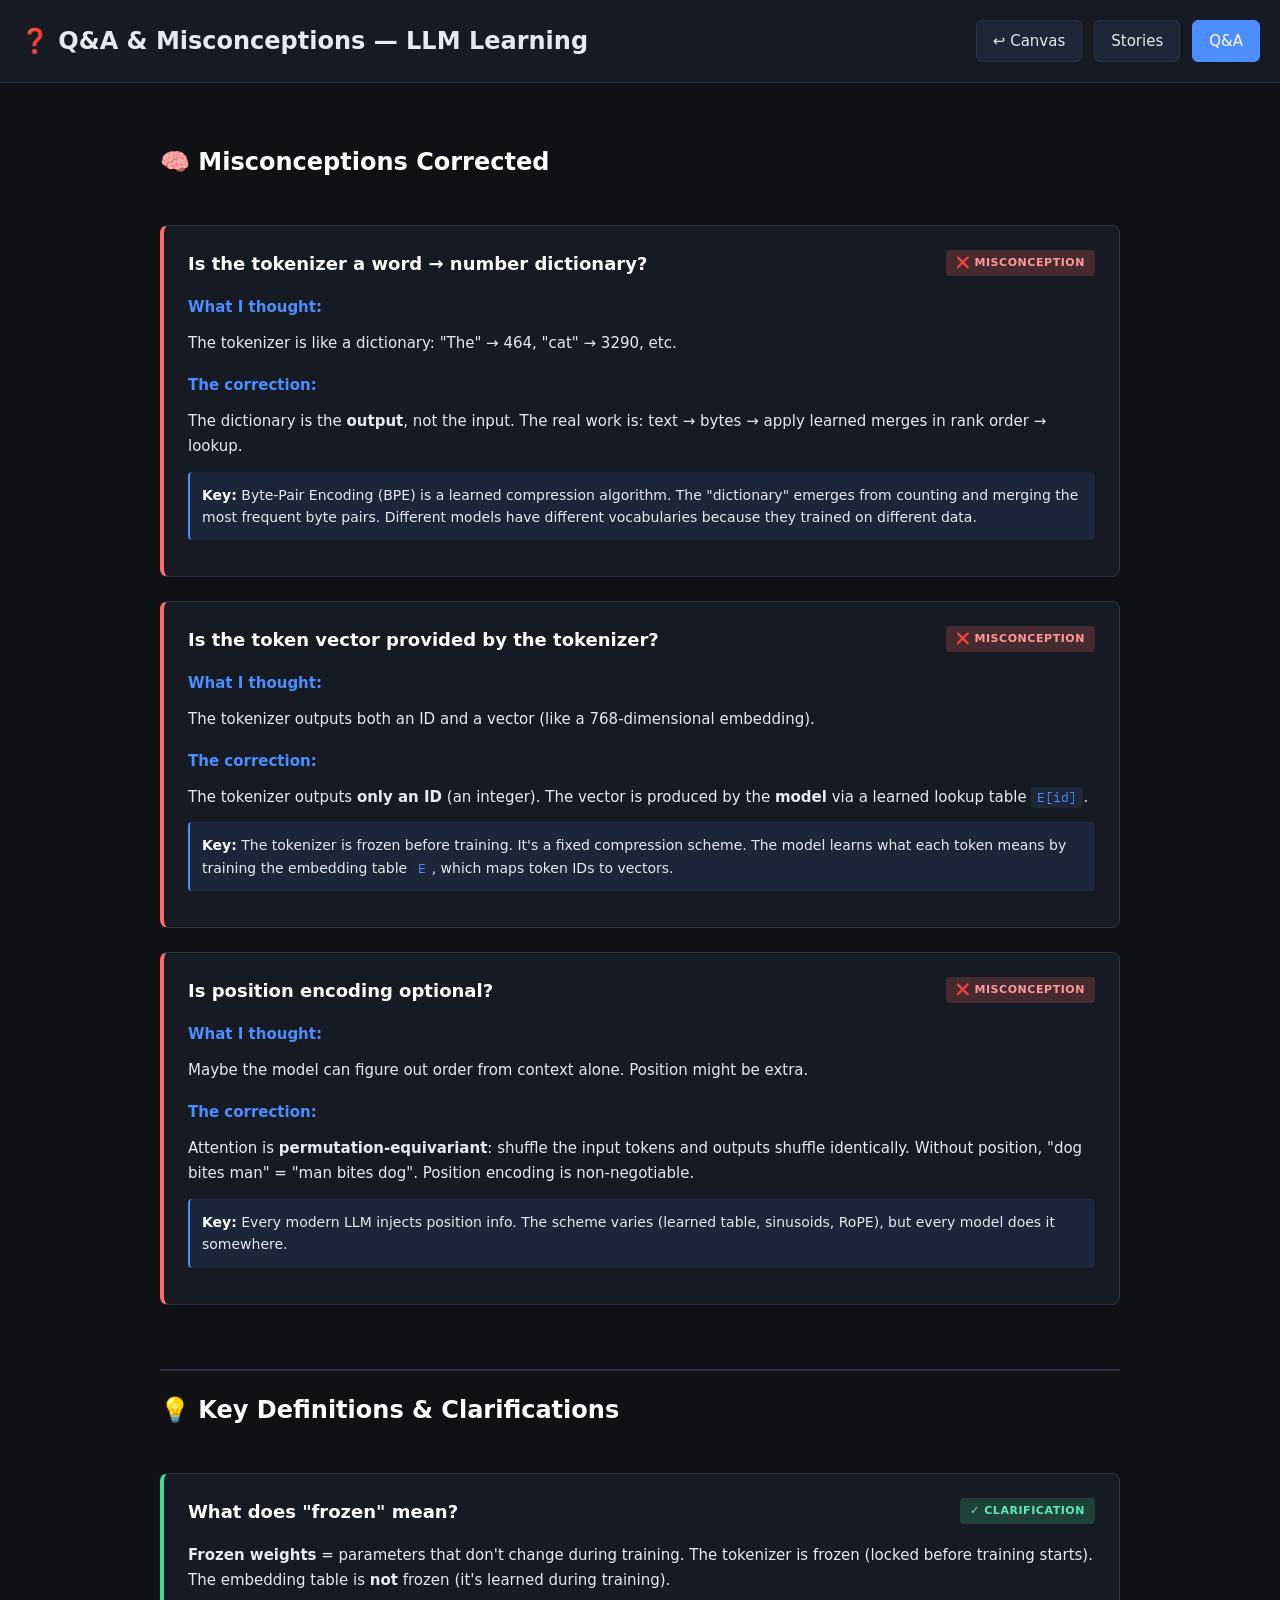
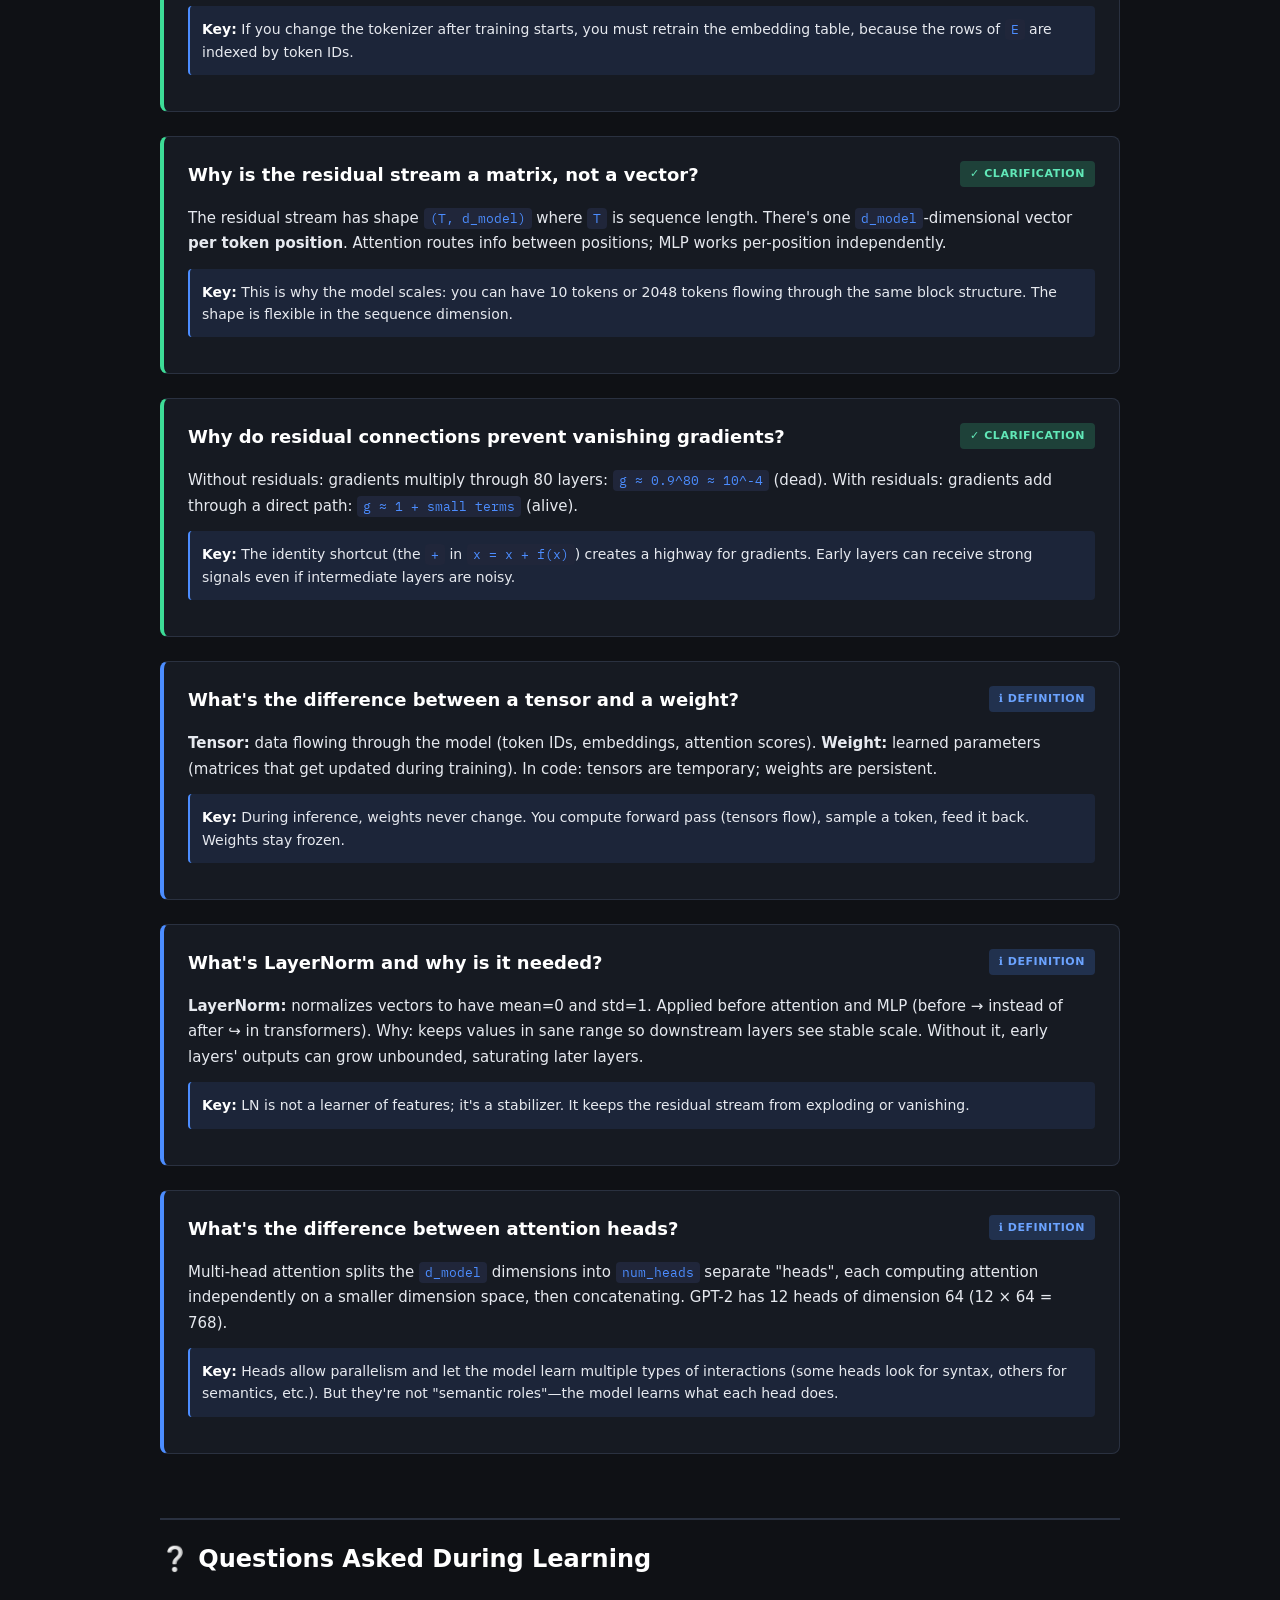
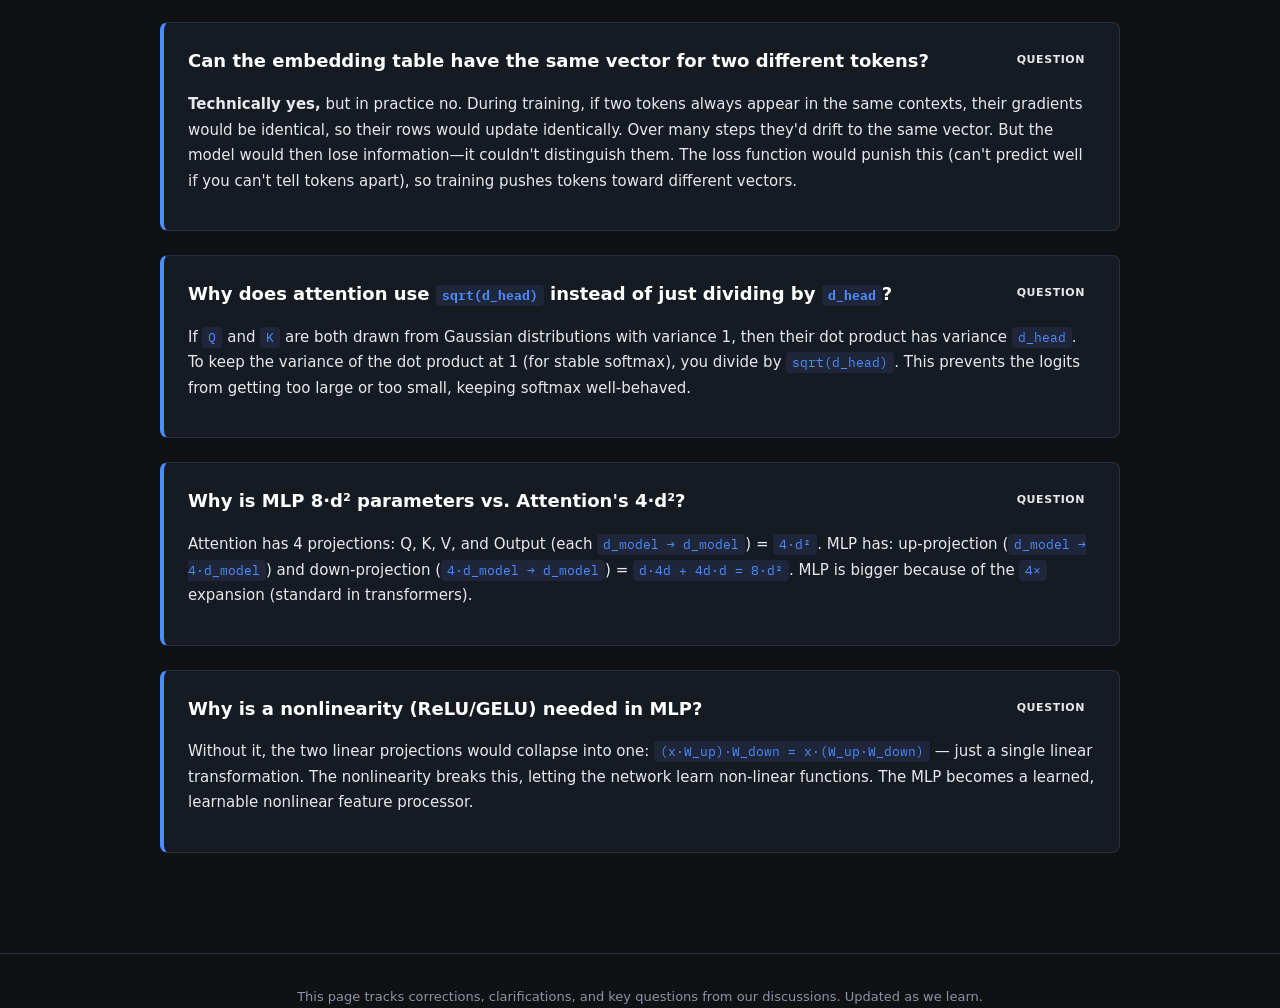
==== qa.html @ 563daf71 "Add stories.html with detailed explanations of token embedding, positional encoding, and residual st" ====
<!doctype html>
<html lang="en">
<head>
<meta charset="utf-8">
<meta name="viewport" content="width=device-width, initial-scale=1">
<title>Q&A — LLM from Scratch</title>
<link rel="preconnect" href="https://fonts.googleapis.com">
<link rel="preconnect" href="https://fonts.gstatic.com" crossorigin>
<link href="https://fonts.googleapis.com/css2?family=Syne:wght@400;600;700;800&family=IBM+Plex+Sans:wght@400;500;600&family=IBM+Plex+Mono:wght@400;500&display=swap" rel="stylesheet">
<style>
:root {
  --bg: #0f1115;
  --panel: #161a22;
  --line: #2a3140;
  --text: #e6e9ef;
  --muted: #8b94a7;
  --accent: #4c8dff;
  --error: #ff6b6b;
  --success: #3ddc97;
}

* { box-sizing: border-box; }
html, body { height: 100%; margin: 0; background: var(--bg); color: var(--text); font: 15px/1.6 system-ui, "Segoe UI", Roboto, sans-serif; }

header {
  background: var(--panel);
  border-bottom: 1px solid var(--line);
  padding: 20px;
  display: flex;
  align-items: center;
  justify-content: space-between;
  gap: 20px;
}

header h1 {
  margin: 0;
  font-size: 24px;
  font-weight: 600;
}

nav.links {
  display: flex;
  gap: 12px;
}

nav.links a {
  display: inline-block;
  padding: 8px 16px;
  background: #20263a;
  border: 1px solid var(--line);
  color: var(--text);
  text-decoration: none;
  border-radius: 6px;
  transition: all 0.2s;
}

nav.links a:hover {
  background: #2a3350;
  border-color: var(--accent);
}

nav.links a.active {
  background: var(--accent);
  border-color: var(--accent);
  color: #fff;
}

main {
  max-width: 1000px;
  margin: 0 auto;
  padding: 40px 20px;
}

.qa-grid {
  display: grid;
  gap: 24px;
}

.qa-item {
  background: var(--panel);
  border: 1px solid var(--line);
  border-left: 4px solid var(--accent);
  border-radius: 8px;
  padding: 24px;
}

.qa-item.misconception {
  border-left-color: var(--error);
}

.qa-item.misconception .tag {
  background: rgba(255, 107, 107, 0.2);
  color: #ff9999;
}

.qa-item.clarification {
  border-left-color: var(--success);
}

.qa-item.clarification .tag {
  background: rgba(61, 220, 151, 0.2);
  color: #61e8b8;
}

.qa-item.definition {
  border-left-color: var(--accent);
}

.qa-item.definition .tag {
  background: rgba(76, 141, 255, 0.2);
  color: #6ba3ff;
}

.qa-head {
  display: flex;
  align-items: flex-start;
  gap: 12px;
  margin-bottom: 16px;
}

.tag {
  display: inline-block;
  padding: 4px 10px;
  border-radius: 4px;
  font-size: 11px;
  font-weight: 600;
  text-transform: uppercase;
  letter-spacing: 0.05em;
  white-space: nowrap;
}

.qa-item h3 {
  margin: 0;
  font-size: 18px;
  color: #fff;
  flex: 1;
}

.qa-question {
  color: var(--accent);
  font-weight: 600;
  margin: 16px 0 12px 0;
  font-size: 15px;
}

.qa-answer {
  color: var(--text);
  margin: 0 0 12px 0;
  line-height: 1.7;
}

.qa-key {
  background: rgba(76, 141, 255, 0.1);
  border-left: 2px solid var(--accent);
  padding: 12px;
  margin: 12px 0;
  border-radius: 4px;
  font-size: 14px;
}

.qa-key strong {
  color: #fff;
}

code {
  background: #20263a;
  padding: 2px 6px;
  border-radius: 4px;
  font-family: "IBM Plex Mono", monospace;
  font-size: 13px;
  color: #4c8dff;
}

.category-title {
  font-size: 24px;
  font-weight: 600;
  margin: 40px 0 20px 0;
  padding-top: 20px;
  border-top: 2px solid var(--line);
  color: #fff;
}

.category-title:first-child {
  margin-top: 0;
  border-top: none;
}

footer {
  border-top: 1px solid var(--line);
  margin-top: 60px;
  padding-top: 20px;
  text-align: center;
  color: var(--muted);
  font-size: 13px;
}
</style>
</head>
<body>

<header>
  <h1>❓ Q&A & Misconceptions — LLM Learning</h1>
  <nav class="links">
    <a href="index.html">↩ Canvas</a>
    <a href="stories.html">Stories</a>
    <a href="qa.html" class="active">Q&A</a>
  </nav>
</header>

<main>
  <div class="qa-grid">

    <h2 class="category-title">🧠 Misconceptions Corrected</h2>

    <!-- Misconception 1 -->
    <div class="qa-item misconception">
      <div class="qa-head">
        <h3>Is the tokenizer a word → number dictionary?</h3>
        <span class="tag">❌ Misconception</span>
      </div>
      <div class="qa-question">What I thought:</div>
      <div class="qa-answer">
        The tokenizer is like a dictionary: "The" → 464, "cat" → 3290, etc.
      </div>
      <div class="qa-question">The correction:</div>
      <div class="qa-answer">
        The dictionary is the <b>output</b>, not the input. The real work is: text → bytes → apply learned merges in rank order → lookup.
      </div>
      <div class="qa-key">
        <strong>Key:</strong> Byte-Pair Encoding (BPE) is a learned compression algorithm. The "dictionary" emerges from counting and merging the most frequent byte pairs. Different models have different vocabularies because they trained on different data.
      </div>
    </div>

    <!-- Misconception 2 -->
    <div class="qa-item misconception">
      <div class="qa-head">
        <h3>Is the token vector provided by the tokenizer?</h3>
        <span class="tag">❌ Misconception</span>
      </div>
      <div class="qa-question">What I thought:</div>
      <div class="qa-answer">
        The tokenizer outputs both an ID and a vector (like a 768-dimensional embedding).
      </div>
      <div class="qa-question">The correction:</div>
      <div class="qa-answer">
        The tokenizer outputs <b>only an ID</b> (an integer). The vector is produced by the <b>model</b> via a learned lookup table <code>E[id]</code>.
      </div>
      <div class="qa-key">
        <strong>Key:</strong> The tokenizer is frozen before training. It's a fixed compression scheme. The model learns what each token means by training the embedding table <code>E</code>, which maps token IDs to vectors.
      </div>
    </div>

    <!-- Misconception 3 -->
    <div class="qa-item misconception">
      <div class="qa-head">
        <h3>Is position encoding optional?</h3>
        <span class="tag">❌ Misconception</span>
      </div>
      <div class="qa-question">What I thought:</div>
      <div class="qa-answer">
        Maybe the model can figure out order from context alone. Position might be extra.
      </div>
      <div class="qa-question">The correction:</div>
      <div class="qa-answer">
        Attention is <b>permutation-equivariant</b>: shuffle the input tokens and outputs shuffle identically. Without position, "dog bites man" = "man bites dog". Position encoding is non-negotiable.
      </div>
      <div class="qa-key">
        <strong>Key:</strong> Every modern LLM injects position info. The scheme varies (learned table, sinusoids, RoPE), but every model does it somewhere.
      </div>
    </div>

    <h2 class="category-title">💡 Key Definitions & Clarifications</h2>

    <!-- Clarification 1 -->
    <div class="qa-item clarification">
      <div class="qa-head">
        <h3>What does "frozen" mean?</h3>
        <span class="tag">✓ Clarification</span>
      </div>
      <div class="qa-answer">
        <b>Frozen weights</b> = parameters that don't change during training. The tokenizer is frozen (locked before training starts). The embedding table is <b>not</b> frozen (it's learned during training).
      </div>
      <div class="qa-key">
        <strong>Key:</strong> If you change the tokenizer after training starts, you must retrain the embedding table, because the rows of <code>E</code> are indexed by token IDs.
      </div>
    </div>

    <!-- Clarification 2 -->
    <div class="qa-item clarification">
      <div class="qa-head">
        <h3>Why is the residual stream a matrix, not a vector?</h3>
        <span class="tag">✓ Clarification</span>
      </div>
      <div class="qa-answer">
        The residual stream has shape <code>(T, d_model)</code> where <code>T</code> is sequence length. There's one <code>d_model</code>-dimensional vector <b>per token position</b>. Attention routes info between positions; MLP works per-position independently.
      </div>
      <div class="qa-key">
        <strong>Key:</strong> This is why the model scales: you can have 10 tokens or 2048 tokens flowing through the same block structure. The shape is flexible in the sequence dimension.
      </div>
    </div>

    <!-- Clarification 3 -->
    <div class="qa-item clarification">
      <div class="qa-head">
        <h3>Why do residual connections prevent vanishing gradients?</h3>
        <span class="tag">✓ Clarification</span>
      </div>
      <div class="qa-answer">
        Without residuals: gradients multiply through 80 layers: <code>g ≈ 0.9^80 ≈ 10^-4</code> (dead).
        With residuals: gradients add through a direct path: <code>g ≈ 1 + small terms</code> (alive).
      </div>
      <div class="qa-key">
        <strong>Key:</strong> The identity shortcut (the <code>+</code> in <code>x = x + f(x)</code>) creates a highway for gradients. Early layers can receive strong signals even if intermediate layers are noisy.
      </div>
    </div>

    <!-- Definition 1 -->
    <div class="qa-item definition">
      <div class="qa-head">
        <h3>What's the difference between a tensor and a weight?</h3>
        <span class="tag">ℹ Definition</span>
      </div>
      <div class="qa-answer">
        <b>Tensor:</b> data flowing through the model (token IDs, embeddings, attention scores). <b>Weight:</b> learned parameters (matrices that get updated during training). In code: tensors are temporary; weights are persistent.
      </div>
      <div class="qa-key">
        <strong>Key:</strong> During inference, weights never change. You compute forward pass (tensors flow), sample a token, feed it back. Weights stay frozen.
      </div>
    </div>

    <!-- Definition 2 -->
    <div class="qa-item definition">
      <div class="qa-head">
        <h3>What's LayerNorm and why is it needed?</h3>
        <span class="tag">ℹ Definition</span>
      </div>
      <div class="qa-answer">
        <b>LayerNorm:</b> normalizes vectors to have mean=0 and std=1. Applied before attention and MLP (before → instead of after ↪ in transformers). Why: keeps values in sane range so downstream layers see stable scale. Without it, early layers' outputs can grow unbounded, saturating later layers.
      </div>
      <div class="qa-key">
        <strong>Key:</strong> LN is not a learner of features; it's a stabilizer. It keeps the residual stream from exploding or vanishing.
      </div>
    </div>

    <!-- Definition 3 -->
    <div class="qa-item definition">
      <div class="qa-head">
        <h3>What's the difference between attention heads?</h3>
        <span class="tag">ℹ Definition</span>
      </div>
      <div class="qa-answer">
        Multi-head attention splits the <code>d_model</code> dimensions into <code>num_heads</code> separate "heads", each computing attention independently on a smaller dimension space, then concatenating. GPT-2 has 12 heads of dimension 64 (12 × 64 = 768).
      </div>
      <div class="qa-key">
        <strong>Key:</strong> Heads allow parallelism and let the model learn multiple types of interactions (some heads look for syntax, others for semantics, etc.). But they're not "semantic roles"—the model learns what each head does.
      </div>
    </div>

    <h2 class="category-title">❔ Questions Asked During Learning</h2>

    <!-- Q1 -->
    <div class="qa-item">
      <div class="qa-head">
        <h3>Can the embedding table have the same vector for two different tokens?</h3>
        <span class="tag">Question</span>
      </div>
      <div class="qa-answer">
        <b>Technically yes,</b> but in practice no. During training, if two tokens always appear in the same contexts, their gradients would be identical, so their rows would update identically. Over many steps they'd drift to the same vector. But the model would then lose information—it couldn't distinguish them. The loss function would punish this (can't predict well if you can't tell tokens apart), so training pushes tokens toward different vectors.
      </div>
    </div>

    <!-- Q2 -->
    <div class="qa-item">
      <div class="qa-head">
        <h3>Why does attention use <code>sqrt(d_head)</code> instead of just dividing by <code>d_head</code>?</h3>
        <span class="tag">Question</span>
      </div>
      <div class="qa-answer">
        If <code>Q</code> and <code>K</code> are both drawn from Gaussian distributions with variance 1, then their dot product has variance <code>d_head</code>. To keep the variance of the dot product at 1 (for stable softmax), you divide by <code>sqrt(d_head)</code>. This prevents the logits from getting too large or too small, keeping softmax well-behaved.
      </div>
    </div>

    <!-- Q3 -->
    <div class="qa-item">
      <div class="qa-head">
        <h3>Why is MLP 8·d² parameters vs. Attention's 4·d²?</h3>
        <span class="tag">Question</span>
      </div>
      <div class="qa-answer">
        Attention has 4 projections: Q, K, V, and Output (each <code>d_model → d_model</code>) = <code>4·d²</code>.
        MLP has: up-projection (<code>d_model → 4·d_model</code>) and down-projection (<code>4·d_model → d_model</code>) = <code>d·4d + 4d·d = 8·d²</code>.
        MLP is bigger because of the <code>4×</code> expansion (standard in transformers).
      </div>
    </div>

    <!-- Q4 -->
    <div class="qa-item">
      <div class="qa-head">
        <h3>Why is a nonlinearity (ReLU/GELU) needed in MLP?</h3>
        <span class="tag">Question</span>
      </div>
      <div class="qa-answer">
        Without it, the two linear projections would collapse into one: <code>(x·W_up)·W_down = x·(W_up·W_down)</code> — just a single linear transformation. The nonlinearity breaks this, letting the network learn non-linear functions. The MLP becomes a learned, learnable nonlinear feature processor.
      </div>
    </div>

  </div>

</main>

<footer>
  <p>This page tracks corrections, clarifications, and key questions from our discussions. Updated as we learn.</p>
</footer>

</body>
</html>
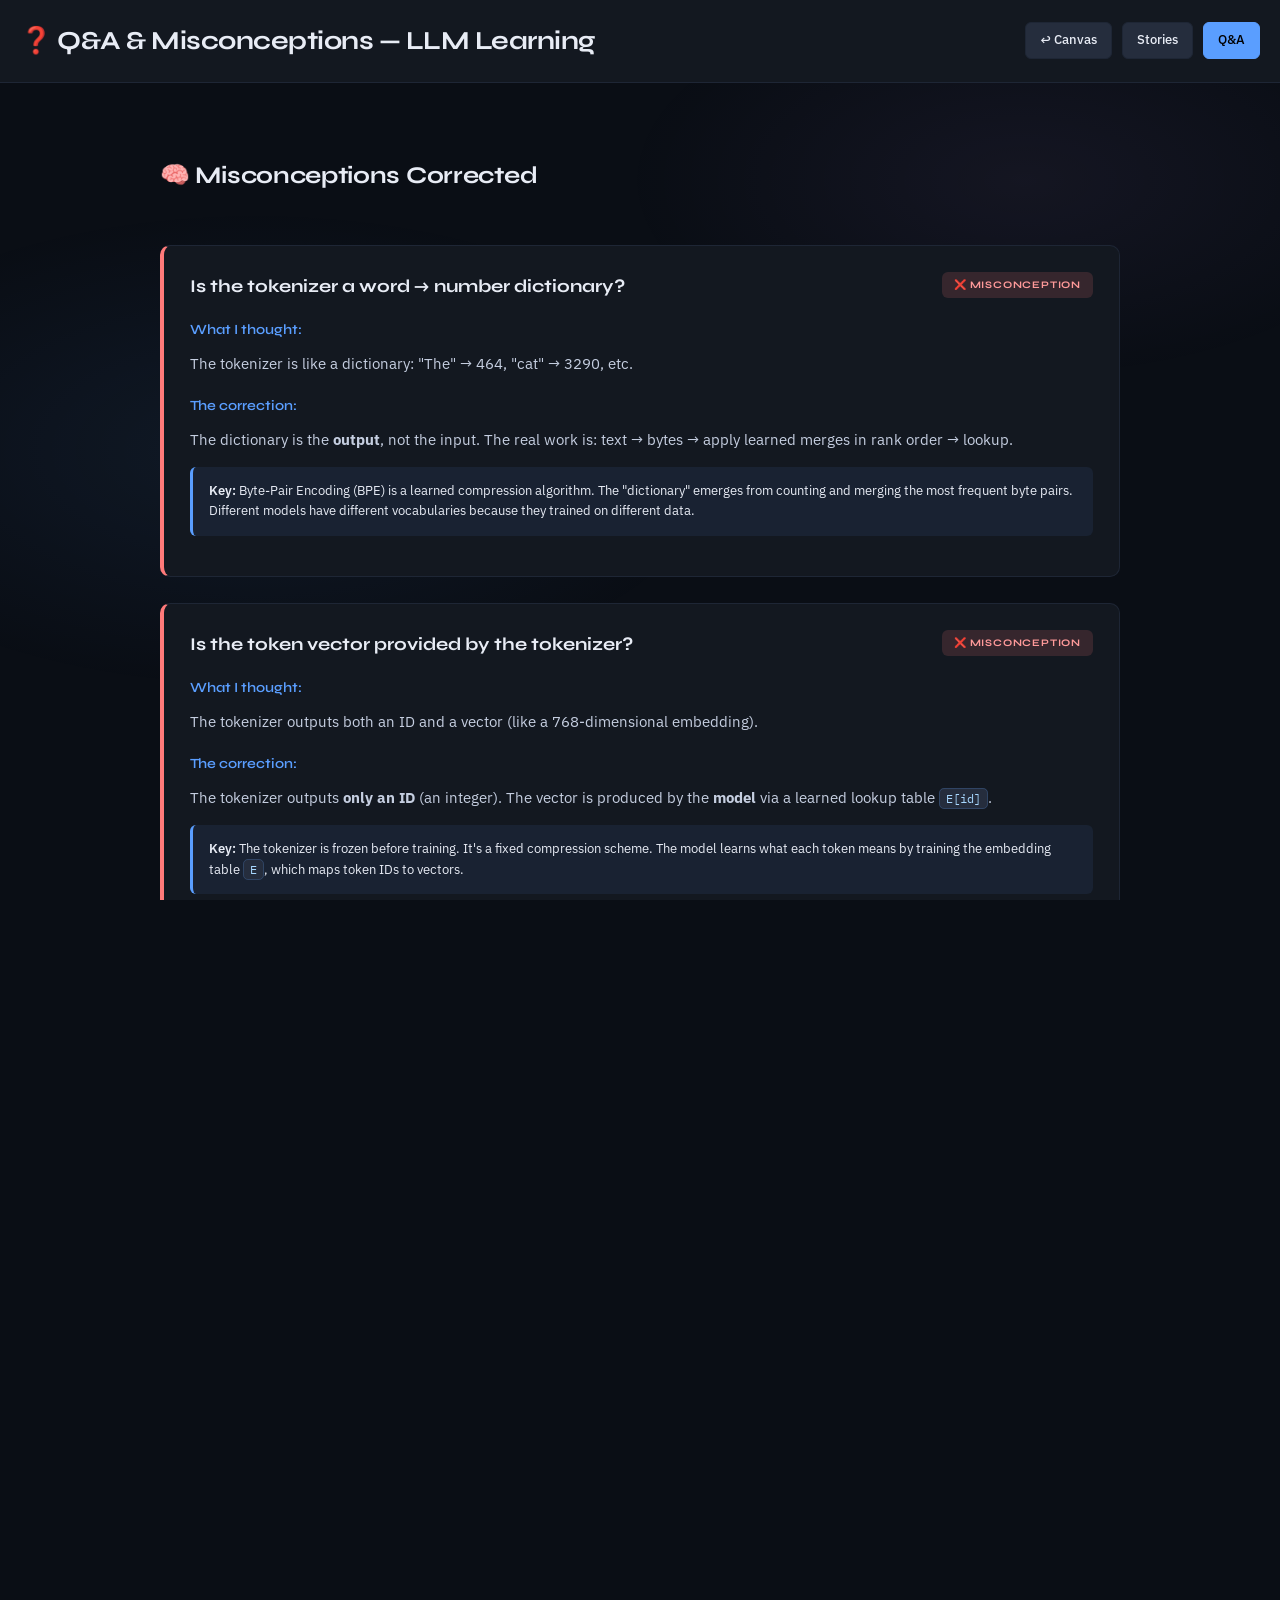
==== commit d87abc0f: "Refactor styles in qa.html and stories.html for improved UI consistency and responsiveness" ====
--- a/qa.html
+++ b/qa.html
@@ -9,18 +9,20 @@
 <link href="https://fonts.googleapis.com/css2?family=Syne:wght@400;600;700;800&family=IBM+Plex+Sans:wght@400;500;600&family=IBM+Plex+Mono:wght@400;500&display=swap" rel="stylesheet">
 <style>
 :root {
-  --bg: #0f1115;
-  --panel: #161a22;
-  --line: #2a3140;
-  --text: #e6e9ef;
-  --muted: #8b94a7;
-  --accent: #4c8dff;
-  --error: #ff6b6b;
-  --success: #3ddc97;
+  --bg: #0a0e15; --bg-accent: #0f1319; --panel: #131820; --line: #1e2635; --line-alt: #252d3d;
+  --text: #e8ecf5; --text-secondary: #c5cee0; --muted: #7e8899;
+  --tensor: #5a9eff; --weights: #ffb055; --op: #48dba0; --concept: #c492ff; --sel: #ffffff;
+  --error: #ff7a7a; --success: var(--op);
+  --shadow-sm: 0 2px 8px rgba(0,0,0,.3); --shadow-md: 0 8px 24px rgba(0,0,0,.4);
 }
 
 * { box-sizing: border-box; }
-html, body { height: 100%; margin: 0; background: var(--bg); color: var(--text); font: 15px/1.6 system-ui, "Segoe UI", Roboto, sans-serif; }
+html, body { height: 100%; margin: 0; background: var(--bg); color: var(--text); font: 15px/1.6 'IBM Plex Sans', sans-serif; overflow-x: hidden; }
+body::before { content: ''; position: fixed; top: 0; left: 0; right: 0; bottom: 0; background:
+  radial-gradient(ellipse 1200px 600px at 20% 50%, rgba(90,158,255,.08) 0%, transparent 40%),
+  radial-gradient(ellipse 1000px 500px at 80% 20%, rgba(196,146,255,.06) 0%, transparent 40%);
+  pointer-events: none; z-index: 0; animation: drift 20s ease-in-out infinite; }
+@keyframes drift { 0%,100% { opacity: 1; } 50% { opacity: .8; } }
 
 header {
   background: var(--panel);
@@ -30,58 +32,77 @@
   align-items: center;
   justify-content: space-between;
   gap: 20px;
+  position: relative;
+  z-index: 10;
 }
 
 header h1 {
   margin: 0;
-  font-size: 24px;
-  font-weight: 600;
+  font-size: 26px;
+  font-weight: 700;
+  font-family: 'Syne', sans-serif;
+  letter-spacing: -.5px;
 }
 
 nav.links {
   display: flex;
-  gap: 12px;
+  gap: 10px;
 }
 
 nav.links a {
   display: inline-block;
-  padding: 8px 16px;
-  background: #20263a;
+  padding: 7px 14px;
+  background: var(--line-alt);
   border: 1px solid var(--line);
   color: var(--text);
   text-decoration: none;
   border-radius: 6px;
-  transition: all 0.2s;
+  transition: all .2s ease;
+  font-size: 13px;
+  font-weight: 500;
 }
 
 nav.links a:hover {
-  background: #2a3350;
-  border-color: var(--accent);
+  background: var(--tensor);
+  color: #000;
+  border-color: var(--tensor);
 }
 
 nav.links a.active {
-  background: var(--accent);
-  border-color: var(--accent);
-  color: #fff;
+  background: var(--tensor);
+  border-color: var(--tensor);
+  color: #000;
 }
 
 main {
   max-width: 1000px;
   margin: 0 auto;
-  padding: 40px 20px;
+  padding: 50px 20px;
+  position: relative;
+  z-index: 1;
 }
 
 .qa-grid {
   display: grid;
-  gap: 24px;
+  gap: 26px;
 }
 
 .qa-item {
   background: var(--panel);
   border: 1px solid var(--line);
-  border-left: 4px solid var(--accent);
-  border-radius: 8px;
-  padding: 24px;
+  border-left: 4px solid var(--tensor);
+  border-radius: 10px;
+  padding: 26px;
+  transition: all .3s ease;
+  animation: slideUp .4s ease-out;
+}
+
+@keyframes slideUp { from { opacity: 0; transform: translateY(12px); } to { opacity: 1; transform: translateY(0); } }
+
+.qa-item:hover {
+  border-color: var(--tensor);
+  box-shadow: var(--shadow-md);
+  transform: translateY(-2px);
 }
 
 .qa-item.misconception {
@@ -89,8 +110,8 @@
 }
 
 .qa-item.misconception .tag {
-  background: rgba(255, 107, 107, 0.2);
-  color: #ff9999;
+  background: rgba(255, 122, 122, .15);
+  color: #ff9a9a;
 }
 
 .qa-item.clarification {
@@ -98,17 +119,17 @@
 }
 
 .qa-item.clarification .tag {
-  background: rgba(61, 220, 151, 0.2);
-  color: #61e8b8;
+  background: rgba(72, 219, 160, .15);
+  color: #6dffce;
 }
 
 .qa-item.definition {
-  border-left-color: var(--accent);
+  border-left-color: var(--tensor);
 }
 
 .qa-item.definition .tag {
-  background: rgba(76, 141, 255, 0.2);
-  color: #6ba3ff;
+  background: rgba(90, 158, 255, .15);
+  color: #90c8ff;
 }
 
 .qa-head {
@@ -120,64 +141,72 @@
 
 .tag {
   display: inline-block;
-  padding: 4px 10px;
-  border-radius: 4px;
-  font-size: 11px;
-  font-weight: 600;
+  padding: 5px 12px;
+  border-radius: 6px;
+  font-size: 10px;
+  font-weight: 700;
   text-transform: uppercase;
-  letter-spacing: 0.05em;
+  letter-spacing: 0.08em;
   white-space: nowrap;
+  font-family: 'Syne', sans-serif;
 }
 
 .qa-item h3 {
   margin: 0;
   font-size: 18px;
-  color: #fff;
+  color: var(--text);
   flex: 1;
+  font-family: 'Syne', sans-serif;
+  font-weight: 700;
 }
 
 .qa-question {
-  color: var(--accent);
+  color: var(--tensor);
   font-weight: 600;
-  margin: 16px 0 12px 0;
-  font-size: 15px;
+  margin: 18px 0 10px 0;
+  font-size: 14px;
+  font-family: 'Syne', sans-serif;
 }
 
 .qa-answer {
+  color: var(--text-secondary);
+  margin: 0 0 14px 0;
+  line-height: 1.7;
+}
+
+.qa-key {
+  background: rgba(90, 158, 255, .08);
+  border-left: 3px solid var(--tensor);
+  padding: 14px 16px;
+  margin: 14px 0;
+  border-radius: 6px;
+  font-size: 13px;
+}
+
+.qa-key strong {
   color: var(--text);
-  margin: 0 0 12px 0;
-  line-height: 1.7;
-}
-
-.qa-key {
-  background: rgba(76, 141, 255, 0.1);
-  border-left: 2px solid var(--accent);
-  padding: 12px;
-  margin: 12px 0;
-  border-radius: 4px;
-  font-size: 14px;
-}
-
-.qa-key strong {
-  color: #fff;
+  font-weight: 600;
 }
 
 code {
-  background: #20263a;
+  background: var(--line-alt);
   padding: 2px 6px;
-  border-radius: 4px;
-  font-family: "IBM Plex Mono", monospace;
-  font-size: 13px;
-  color: #4c8dff;
+  border-radius: 5px;
+  border: 1px solid rgba(90,158,255,.2);
+  font-family: 'IBM Plex Mono', monospace;
+  font-size: 12px;
+  color: #a8d8ff;
 }
 
 .category-title {
   font-size: 24px;
-  font-weight: 600;
-  margin: 40px 0 20px 0;
-  padding-top: 20px;
+  font-weight: 700;
+  margin: 48px 0 24px 0;
+  padding-top: 24px;
   border-top: 2px solid var(--line);
-  color: #fff;
+  color: var(--text);
+  font-family: 'Syne', sans-serif;
+  letter-spacing: -.3px;
 }
 
 .category-title:first-child {
@@ -187,11 +216,12 @@
 
 footer {
   border-top: 1px solid var(--line);
-  margin-top: 60px;
-  padding-top: 20px;
+  margin-top: 80px;
+  padding-top: 30px;
+  padding-bottom: 20px;
   text-align: center;
   color: var(--muted);
-  font-size: 13px;
+  font-size: 12px;
 }
 </style>
 </head>
